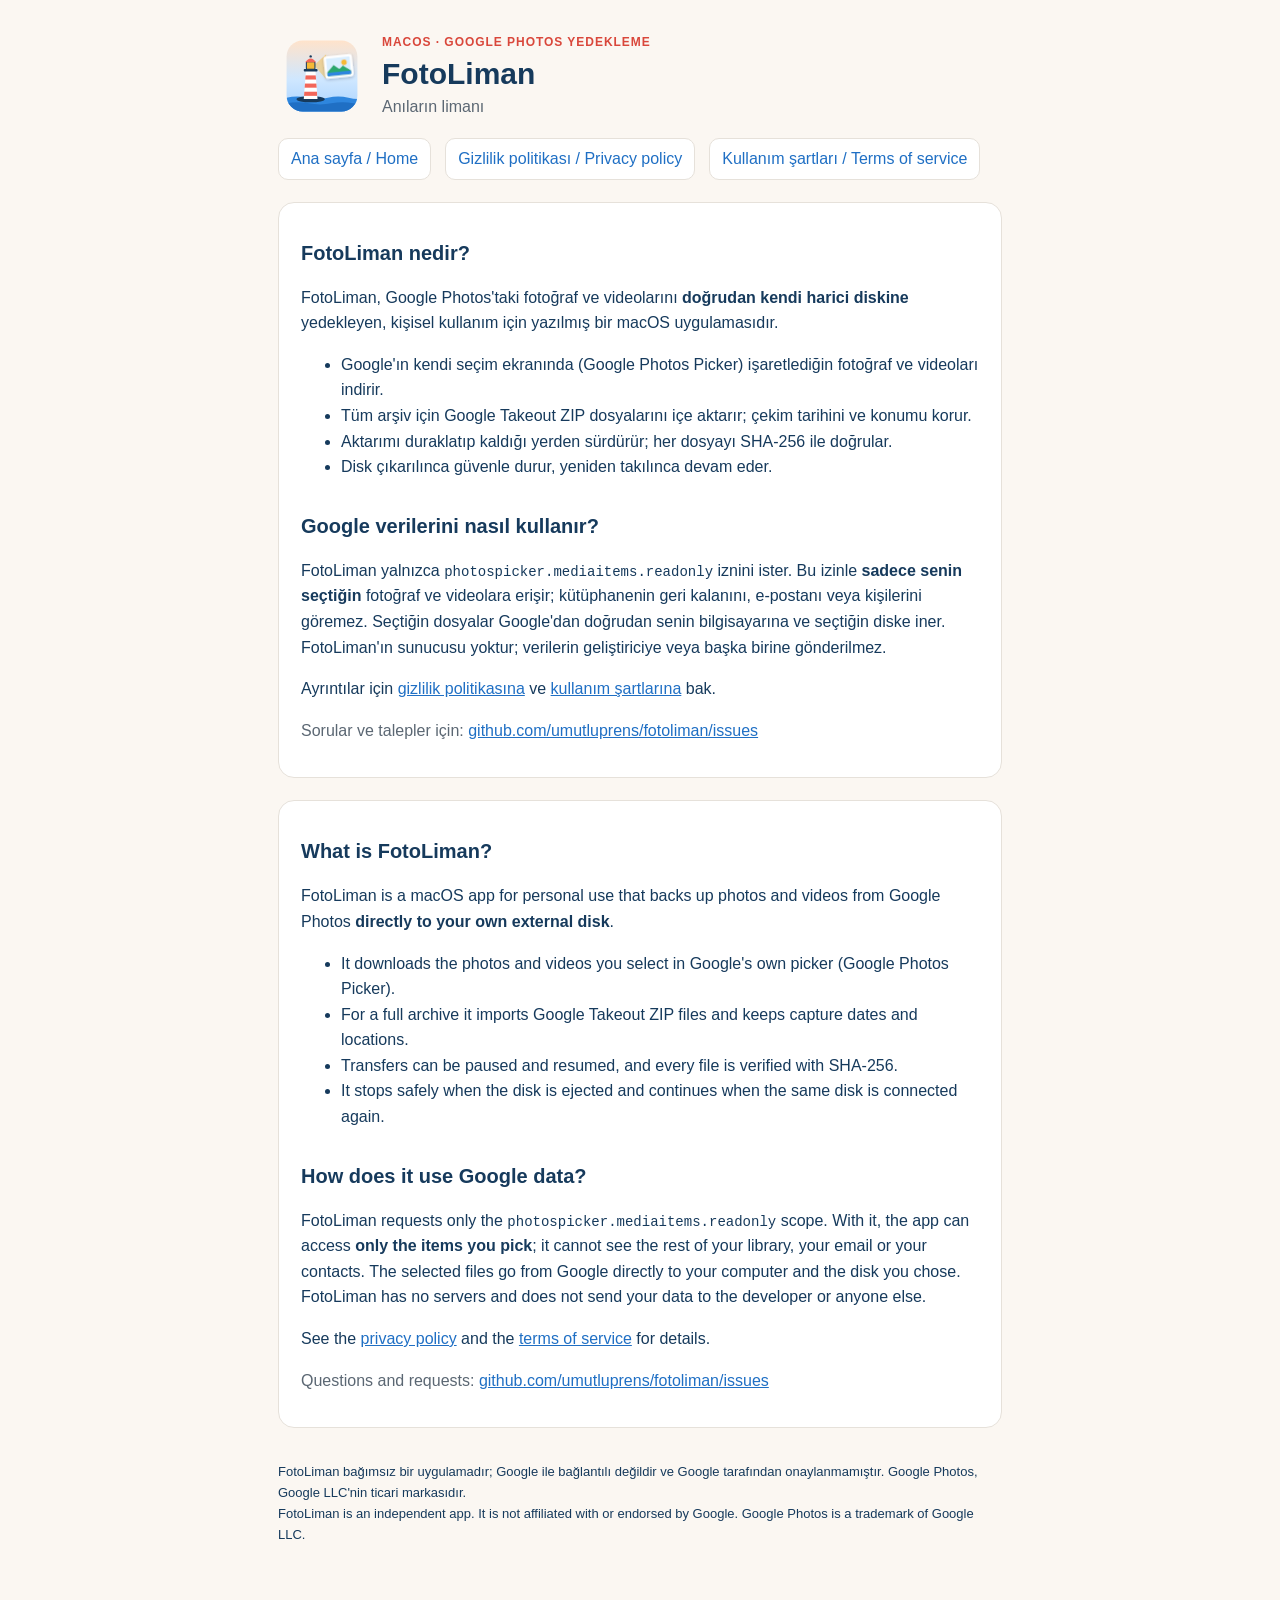
==== index.html @ 3693df5b "Create index.html for FotoLiman application Added initial HTML structure for FotoLiman application, " ====
<!doctype html>
<html lang="tr">
<head>
<meta charset="utf-8">
<meta name="viewport" content="width=device-width, initial-scale=1">
<title>FotoLiman: Google Photos yedekleme (macOS)</title>
<meta name="description" content="FotoLiman, Google Photos'taki fotoğraf ve videoları doğrudan harici diske yedekleyen macOS uygulaması.">
<link rel="stylesheet" href="style.css">
</head>
<body>
<main>
<header>
<img src="logo.svg" width="88" height="88" alt="FotoLiman logosu">
<div>
<p class="tag">macOS · Google Photos yedekleme</p>
<h1>FotoLiman</h1>
<p class="muted" style="margin:2px 0 0">Anıların limanı</p>
</div>
</header>
<nav>
<a href="./">Ana sayfa / Home</a>
<a href="privacy.html">Gizlilik politikası / Privacy policy</a>
<a href="terms.html">Kullanım şartları / Terms of service</a>
</nav>
<section class="lang" lang="tr">

<h2>FotoLiman nedir?</h2>
<p>FotoLiman, Google Photos'taki fotoğraf ve videolarını <strong>doğrudan kendi harici diskine</strong> yedekleyen, kişisel kullanım için yazılmış bir macOS uygulamasıdır.</p>
<ul>
<li>Google'ın kendi seçim ekranında (Google Photos Picker) işaretlediğin fotoğraf ve videoları indirir.</li>
<li>Tüm arşiv için Google Takeout ZIP dosyalarını içe aktarır; çekim tarihini ve konumu korur.</li>
<li>Aktarımı duraklatıp kaldığı yerden sürdürür; her dosyayı SHA-256 ile doğrular.</li>
<li>Disk çıkarılınca güvenle durur, yeniden takılınca devam eder.</li>
</ul>
<h2>Google verilerini nasıl kullanır?</h2>
<p>FotoLiman yalnızca <code>photospicker.mediaitems.readonly</code> iznini ister. Bu izinle <strong>sadece senin seçtiğin</strong> fotoğraf ve videolara erişir; kütüphanenin geri kalanını, e-postanı veya kişilerini göremez. Seçtiğin dosyalar Google'dan doğrudan senin bilgisayarına ve seçtiğin diske iner. FotoLiman'ın sunucusu yoktur; verilerin geliştiriciye veya başka birine gönderilmez.</p>
<p>Ayrıntılar için <a href="privacy.html">gizlilik politikasına</a> ve <a href="terms.html">kullanım şartlarına</a> bak.</p>
<p class="muted">Sorular ve talepler için: <a href="https://github.com/umutluprens/fotoliman/issues">github.com/umutluprens/fotoliman/issues</a></p>

</section>
<section class="lang" lang="en">

<h2>What is FotoLiman?</h2>
<p>FotoLiman is a macOS app for personal use that backs up photos and videos from Google Photos <strong>directly to your own external disk</strong>.</p>
<ul>
<li>It downloads the photos and videos you select in Google's own picker (Google Photos Picker).</li>
<li>For a full archive it imports Google Takeout ZIP files and keeps capture dates and locations.</li>
<li>Transfers can be paused and resumed, and every file is verified with SHA-256.</li>
<li>It stops safely when the disk is ejected and continues when the same disk is connected again.</li>
</ul>
<h2>How does it use Google data?</h2>
<p>FotoLiman requests only the <code>photospicker.mediaitems.readonly</code> scope. With it, the app can access <strong>only the items you pick</strong>; it cannot see the rest of your library, your email or your contacts. The selected files go from Google directly to your computer and the disk you chose. FotoLiman has no servers and does not send your data to the developer or anyone else.</p>
<p>See the <a href="privacy.html">privacy policy</a> and the <a href="terms.html">terms of service</a> for details.</p>
<p class="muted">Questions and requests: <a href="https://github.com/umutluprens/fotoliman/issues">github.com/umutluprens/fotoliman/issues</a></p>

</section>
<footer>
<p>FotoLiman bağımsız bir uygulamadır; Google ile bağlantılı değildir ve Google tarafından onaylanmamıştır. Google Photos, Google LLC'nin ticari markasıdır.<br>
FotoLiman is an independent app. It is not affiliated with or endorsed by Google. Google Photos is a trademark of Google LLC.</p>
</footer>
</main>
</body>
</html>
---- style.css ----
:root { --ink:#163A5C; --muted:#5B6773; --sea:#1F6FC4; --coral:#D9473B; --bg:#FBF7F2; --card:#FFFFFF; --line:#E6E1DA; }
@media (prefers-color-scheme: dark) {
:root { --ink:#E8EEF5; --muted:#A7B3C0; --sea:#6CB4F5; --coral:#FF8A7E; --bg:#101B26; --card:#162432; --line:#26384A; }
}
* { box-sizing: border-box; }
body { margin:0; background:var(--bg); color:var(--ink); font:16px/1.6 -apple-system, BlinkMacSystemFont, "Segoe UI", Helvetica, Arial, sans-serif; }
main { max-width: 760px; margin: 0 auto; padding: 32px 18px 56px; }
header { display:flex; gap:16px; align-items:center; margin-bottom: 8px; }
header img { flex: none; }
h1 { font-size: 30px; line-height:1.2; margin: 0; }
.tag { color: var(--coral); font-weight: 600; letter-spacing: .08em; text-transform: uppercase; font-size: 12px; margin: 0 0 4px; }
h2 { font-size: 20px; margin: 30px 0 6px; }
h3 { font-size: 16px; margin: 20px 0 4px; }
p, li { color: var(--ink); }
.muted { color: var(--muted); }
a { color: var(--sea); }
nav { display:flex; gap: 14px; flex-wrap: wrap; margin: 18px 0 8px; }
nav a { text-decoration: none; padding: 7px 12px; border: 1px solid var(--line); border-radius: 10px; background: var(--card); }
section.lang { background: var(--card); border: 1px solid var(--line); border-radius: 16px; padding: 4px 22px 18px; margin-top: 22px; }
footer { margin-top: 34px; font-size: 13px; color: var(--muted); }
code { font-size: 14px; }
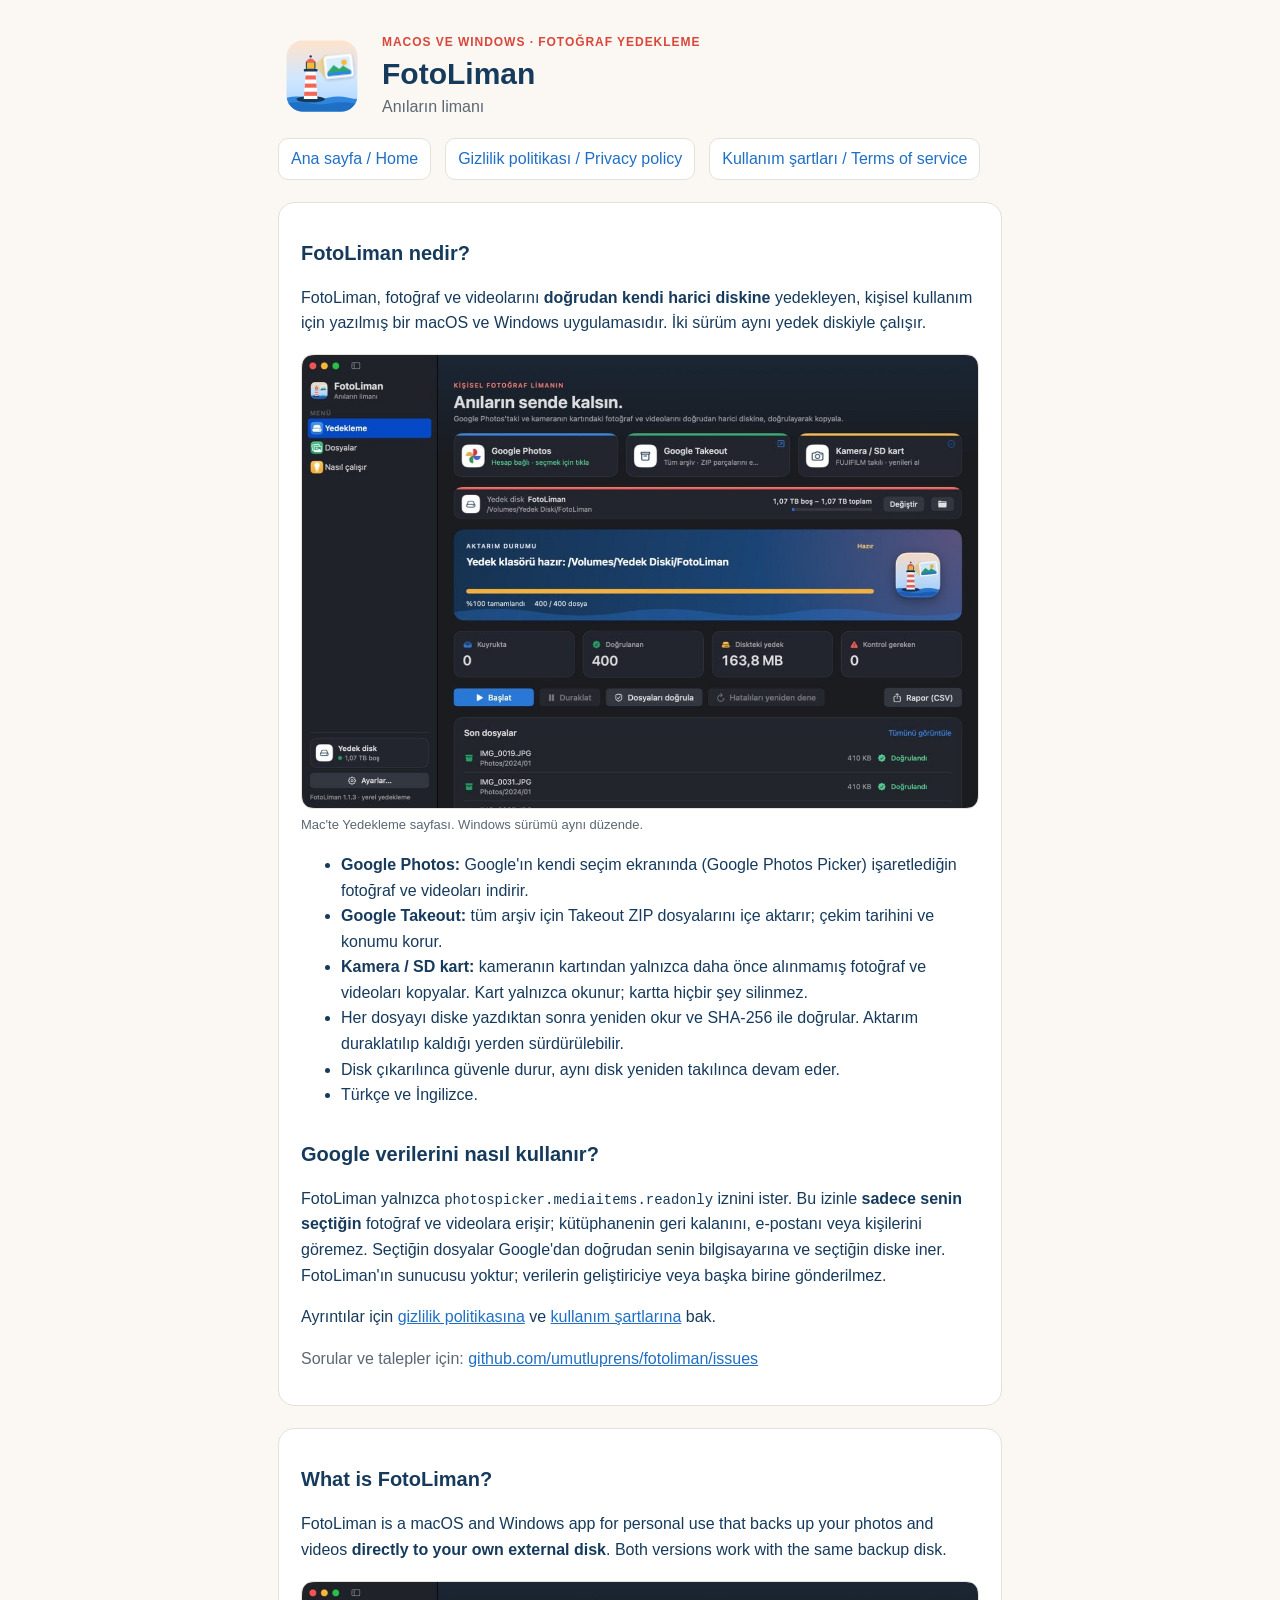
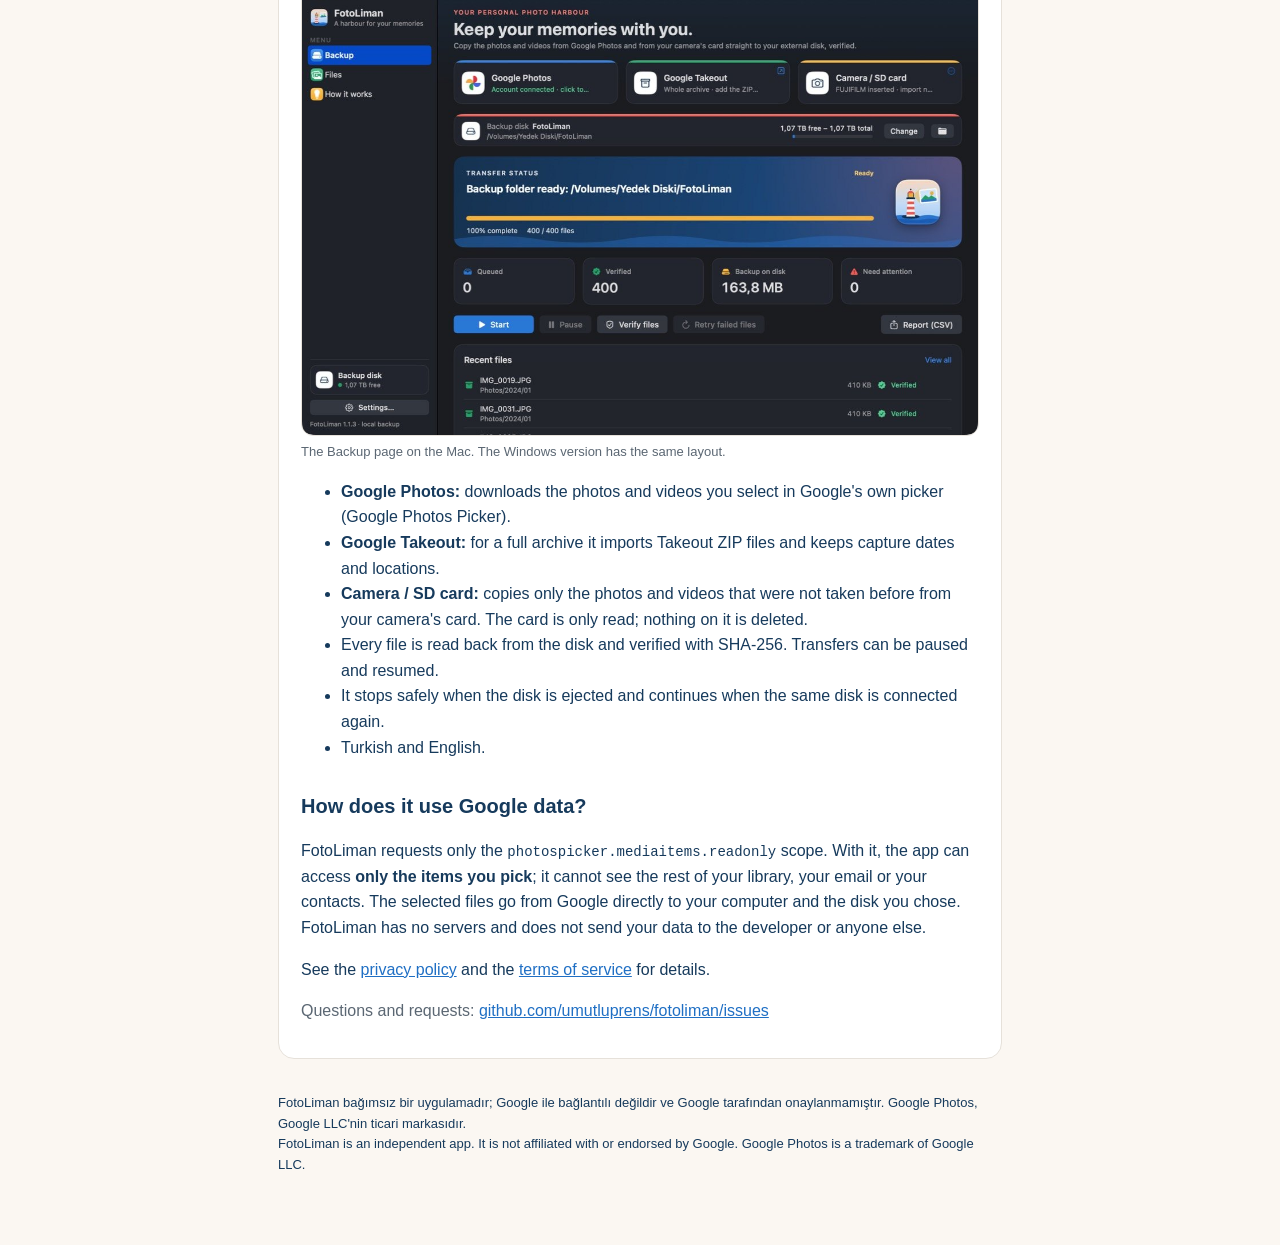
==== commit 06a5d0de: "Site: macOS ve Windows, Kamera / SD kart, ekran görüntüleri (FotoLiman 1.1.3) Co-Authored-By: Claude" ====
--- a/index.html
+++ b/index.html
@@ -3,8 +3,8 @@
 <head>
 <meta charset="utf-8">
 <meta name="viewport" content="width=device-width, initial-scale=1">
-<title>FotoLiman: Google Photos yedekleme (macOS)</title>
-<meta name="description" content="FotoLiman, Google Photos'taki fotoğraf ve videoları doğrudan harici diske yedekleyen macOS uygulaması.">
+<title>FotoLiman: fotoğraf yedekleme (macOS ve Windows)</title>
+<meta name="description" content="FotoLiman, Google Photos'taki ve kamera kartındaki fotoğraf ve videoları doğrudan harici diske yedekleyen macOS ve Windows uygulaması.">
 <link rel="stylesheet" href="style.css">
 </head>
 <body>
@@ -12,7 +12,7 @@
 <header>
 <img src="logo.svg" width="88" height="88" alt="FotoLiman logosu">
 <div>
-<p class="tag">macOS · Google Photos yedekleme</p>
+<p class="tag">MACOS VE WINDOWS · FOTOĞRAF YEDEKLEME</p>
 <h1>FotoLiman</h1>
 <p class="muted" style="margin:2px 0 0">Anıların limanı</p>
 </div>
@@ -25,12 +25,18 @@
 <section class="lang" lang="tr">
 
 <h2>FotoLiman nedir?</h2>
-<p>FotoLiman, Google Photos'taki fotoğraf ve videolarını <strong>doğrudan kendi harici diskine</strong> yedekleyen, kişisel kullanım için yazılmış bir macOS uygulamasıdır.</p>
+<p>FotoLiman, fotoğraf ve videolarını <strong>doğrudan kendi harici diskine</strong> yedekleyen, kişisel kullanım için yazılmış bir macOS ve Windows uygulamasıdır. İki sürüm aynı yedek diskiyle çalışır.</p>
+<figure>
+<img src="mac-tr.jpg" width="1181" height="792" alt="FotoLiman'ın Yedekleme sayfası: Google Photos, Google Takeout ve Kamera / SD kart düğmeleri, yedek disk, aktarım durumu">
+<figcaption>Mac'te Yedekleme sayfası. Windows sürümü aynı düzende.</figcaption>
+</figure>
 <ul>
-<li>Google'ın kendi seçim ekranında (Google Photos Picker) işaretlediğin fotoğraf ve videoları indirir.</li>
-<li>Tüm arşiv için Google Takeout ZIP dosyalarını içe aktarır; çekim tarihini ve konumu korur.</li>
-<li>Aktarımı duraklatıp kaldığı yerden sürdürür; her dosyayı SHA-256 ile doğrular.</li>
-<li>Disk çıkarılınca güvenle durur, yeniden takılınca devam eder.</li>
+<li><strong>Google Photos:</strong> Google'ın kendi seçim ekranında (Google Photos Picker) işaretlediğin fotoğraf ve videoları indirir.</li>
+<li><strong>Google Takeout:</strong> tüm arşiv için Takeout ZIP dosyalarını içe aktarır; çekim tarihini ve konumu korur.</li>
+<li><strong>Kamera / SD kart:</strong> kameranın kartından yalnızca daha önce alınmamış fotoğraf ve videoları kopyalar. Kart yalnızca okunur; kartta hiçbir şey silinmez.</li>
+<li>Her dosyayı diske yazdıktan sonra yeniden okur ve SHA-256 ile doğrular. Aktarım duraklatılıp kaldığı yerden sürdürülebilir.</li>
+<li>Disk çıkarılınca güvenle durur, aynı disk yeniden takılınca devam eder.</li>
+<li>Türkçe ve İngilizce.</li>
 </ul>
 <h2>Google verilerini nasıl kullanır?</h2>
 <p>FotoLiman yalnızca <code>photospicker.mediaitems.readonly</code> iznini ister. Bu izinle <strong>sadece senin seçtiğin</strong> fotoğraf ve videolara erişir; kütüphanenin geri kalanını, e-postanı veya kişilerini göremez. Seçtiğin dosyalar Google'dan doğrudan senin bilgisayarına ve seçtiğin diske iner. FotoLiman'ın sunucusu yoktur; verilerin geliştiriciye veya başka birine gönderilmez.</p>
@@ -41,12 +47,18 @@
 <section class="lang" lang="en">
 
 <h2>What is FotoLiman?</h2>
-<p>FotoLiman is a macOS app for personal use that backs up photos and videos from Google Photos <strong>directly to your own external disk</strong>.</p>
+<p>FotoLiman is a macOS and Windows app for personal use that backs up your photos and videos <strong>directly to your own external disk</strong>. Both versions work with the same backup disk.</p>
+<figure>
+<img src="mac-en.jpg" width="1181" height="792" alt="FotoLiman's Backup page: Google Photos, Google Takeout and Camera / SD card buttons, backup disk and transfer status">
+<figcaption>The Backup page on the Mac. The Windows version has the same layout.</figcaption>
+</figure>
 <ul>
-<li>It downloads the photos and videos you select in Google's own picker (Google Photos Picker).</li>
-<li>For a full archive it imports Google Takeout ZIP files and keeps capture dates and locations.</li>
-<li>Transfers can be paused and resumed, and every file is verified with SHA-256.</li>
+<li><strong>Google Photos:</strong> downloads the photos and videos you select in Google's own picker (Google Photos Picker).</li>
+<li><strong>Google Takeout:</strong> for a full archive it imports Takeout ZIP files and keeps capture dates and locations.</li>
+<li><strong>Camera / SD card:</strong> copies only the photos and videos that were not taken before from your camera's card. The card is only read; nothing on it is deleted.</li>
+<li>Every file is read back from the disk and verified with SHA-256. Transfers can be paused and resumed.</li>
 <li>It stops safely when the disk is ejected and continues when the same disk is connected again.</li>
+<li>Turkish and English.</li>
 </ul>
 <h2>How does it use Google data?</h2>
 <p>FotoLiman requests only the <code>photospicker.mediaitems.readonly</code> scope. With it, the app can access <strong>only the items you pick</strong>; it cannot see the rest of your library, your email or your contacts. The selected files go from Google directly to your computer and the disk you chose. FotoLiman has no servers and does not send your data to the developer or anyone else.</p>
--- a/style.css
+++ b/style.css
@@ -1,6 +1,6 @@
 :root { --ink:#163A5C; --muted:#5B6773; --sea:#1F6FC4; --coral:#D9473B; --bg:#FBF7F2; --card:#FFFFFF; --line:#E6E1DA; }
 @media (prefers-color-scheme: dark) {
-:root { --ink:#E8EEF5; --muted:#A7B3C0; --sea:#6CB4F5; --coral:#FF8A7E; --bg:#101B26; --card:#162432; --line:#26384A; }
+  :root { --ink:#E8EEF5; --muted:#A7B3C0; --sea:#6CB4F5; --coral:#FF8A7E; --bg:#101B26; --card:#162432; --line:#26384A; }
 }
 * { box-sizing: border-box; }
 body { margin:0; background:var(--bg); color:var(--ink); font:16px/1.6 -apple-system, BlinkMacSystemFont, "Segoe UI", Helvetica, Arial, sans-serif; }
@@ -8,7 +8,7 @@
 header { display:flex; gap:16px; align-items:center; margin-bottom: 8px; }
 header img { flex: none; }
 h1 { font-size: 30px; line-height:1.2; margin: 0; }
-.tag { color: var(--coral); font-weight: 600; letter-spacing: .08em; text-transform: uppercase; font-size: 12px; margin: 0 0 4px; }
+.tag { color: var(--coral); font-weight: 600; letter-spacing: .08em; font-size: 12px; margin: 0 0 4px; }
 h2 { font-size: 20px; margin: 30px 0 6px; }
 h3 { font-size: 16px; margin: 20px 0 4px; }
 p, li { color: var(--ink); }
@@ -19,3 +19,6 @@
 section.lang { background: var(--card); border: 1px solid var(--line); border-radius: 16px; padding: 4px 22px 18px; margin-top: 22px; }
 footer { margin-top: 34px; font-size: 13px; color: var(--muted); }
 code { font-size: 14px; }
+figure { margin: 18px 0 6px; }
+figure img { display:block; width:100%; height:auto; border-radius: 12px; border: 1px solid var(--line); }
+figcaption { font-size: 13px; color: var(--muted); margin-top: 6px; }
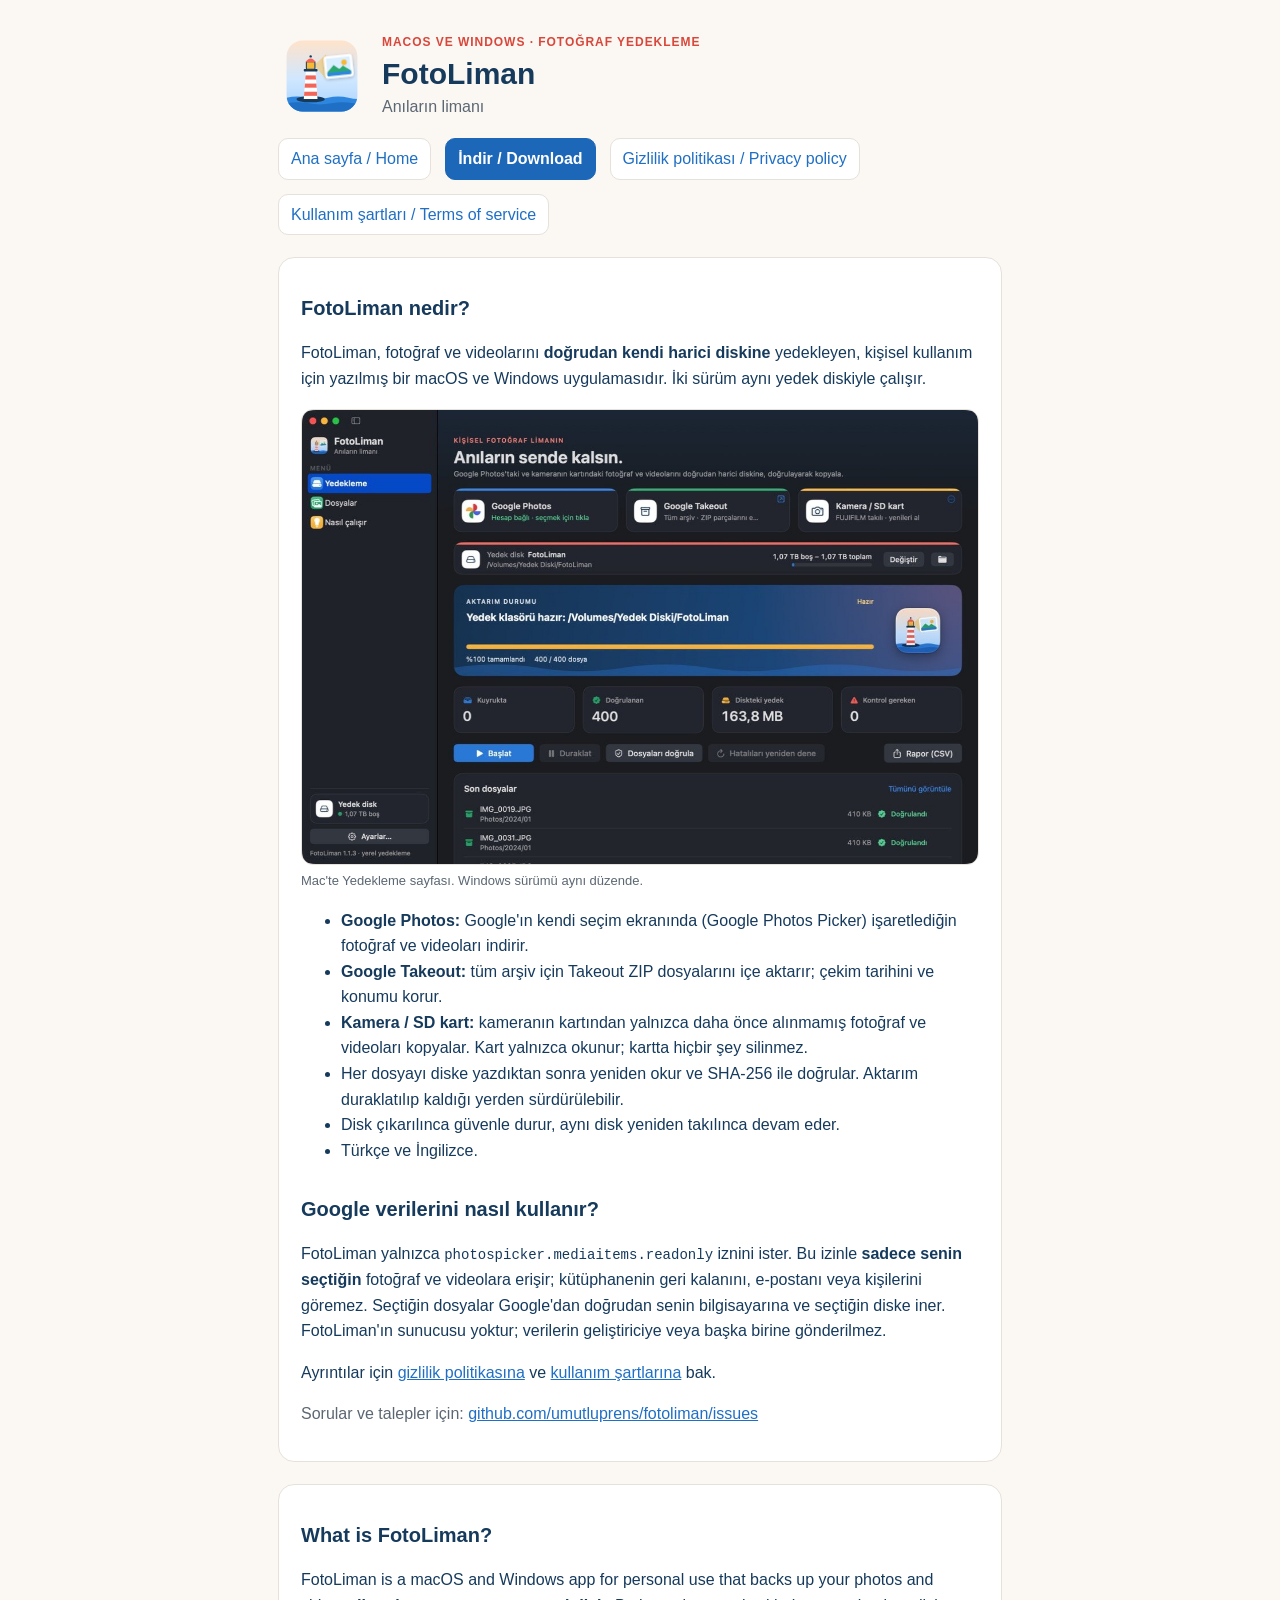
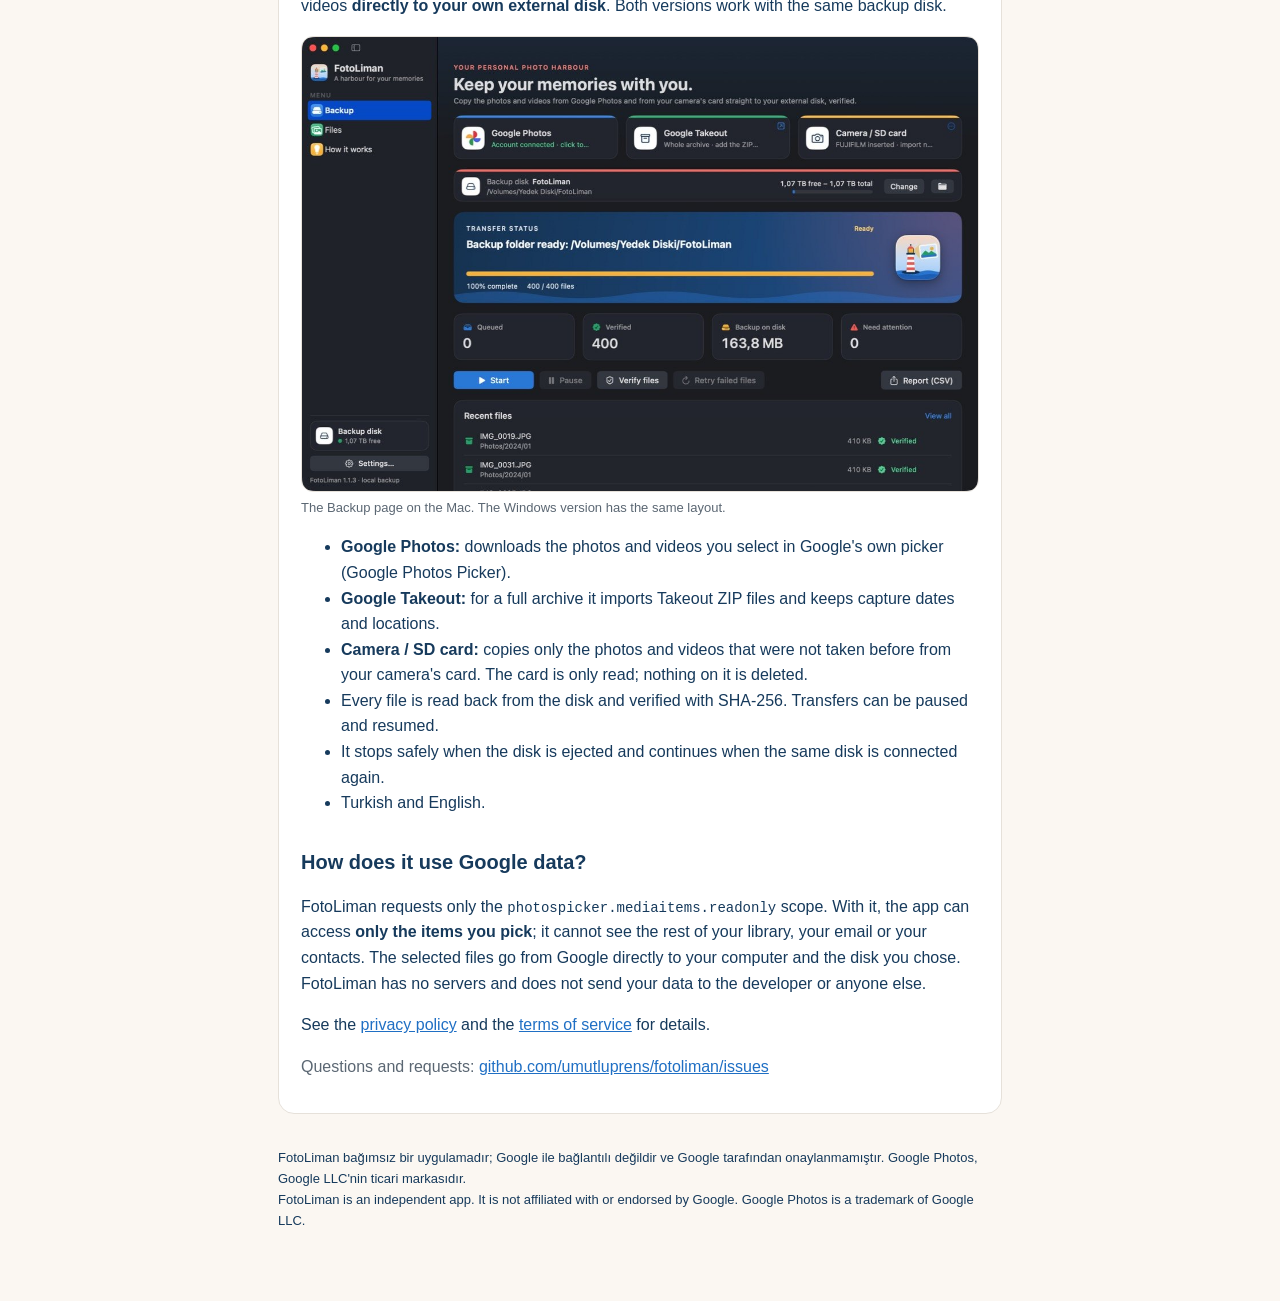
==== commit 193f205e: "İndirme sayfası (indir/): tek tıkla son sürüm, resimli kurulum adımları; ana sayfada İndir düğmesi" ====
--- a/index.html
+++ b/index.html
@@ -19,6 +19,7 @@
 </header>
 <nav>
 <a href="./">Ana sayfa / Home</a>
+<a href="indir/" style="background:#1C67B8;color:#fff;border-color:#1C67B8;font-weight:600">İndir / Download</a>
 <a href="privacy.html">Gizlilik politikası / Privacy policy</a>
 <a href="terms.html">Kullanım şartları / Terms of service</a>
 </nav>
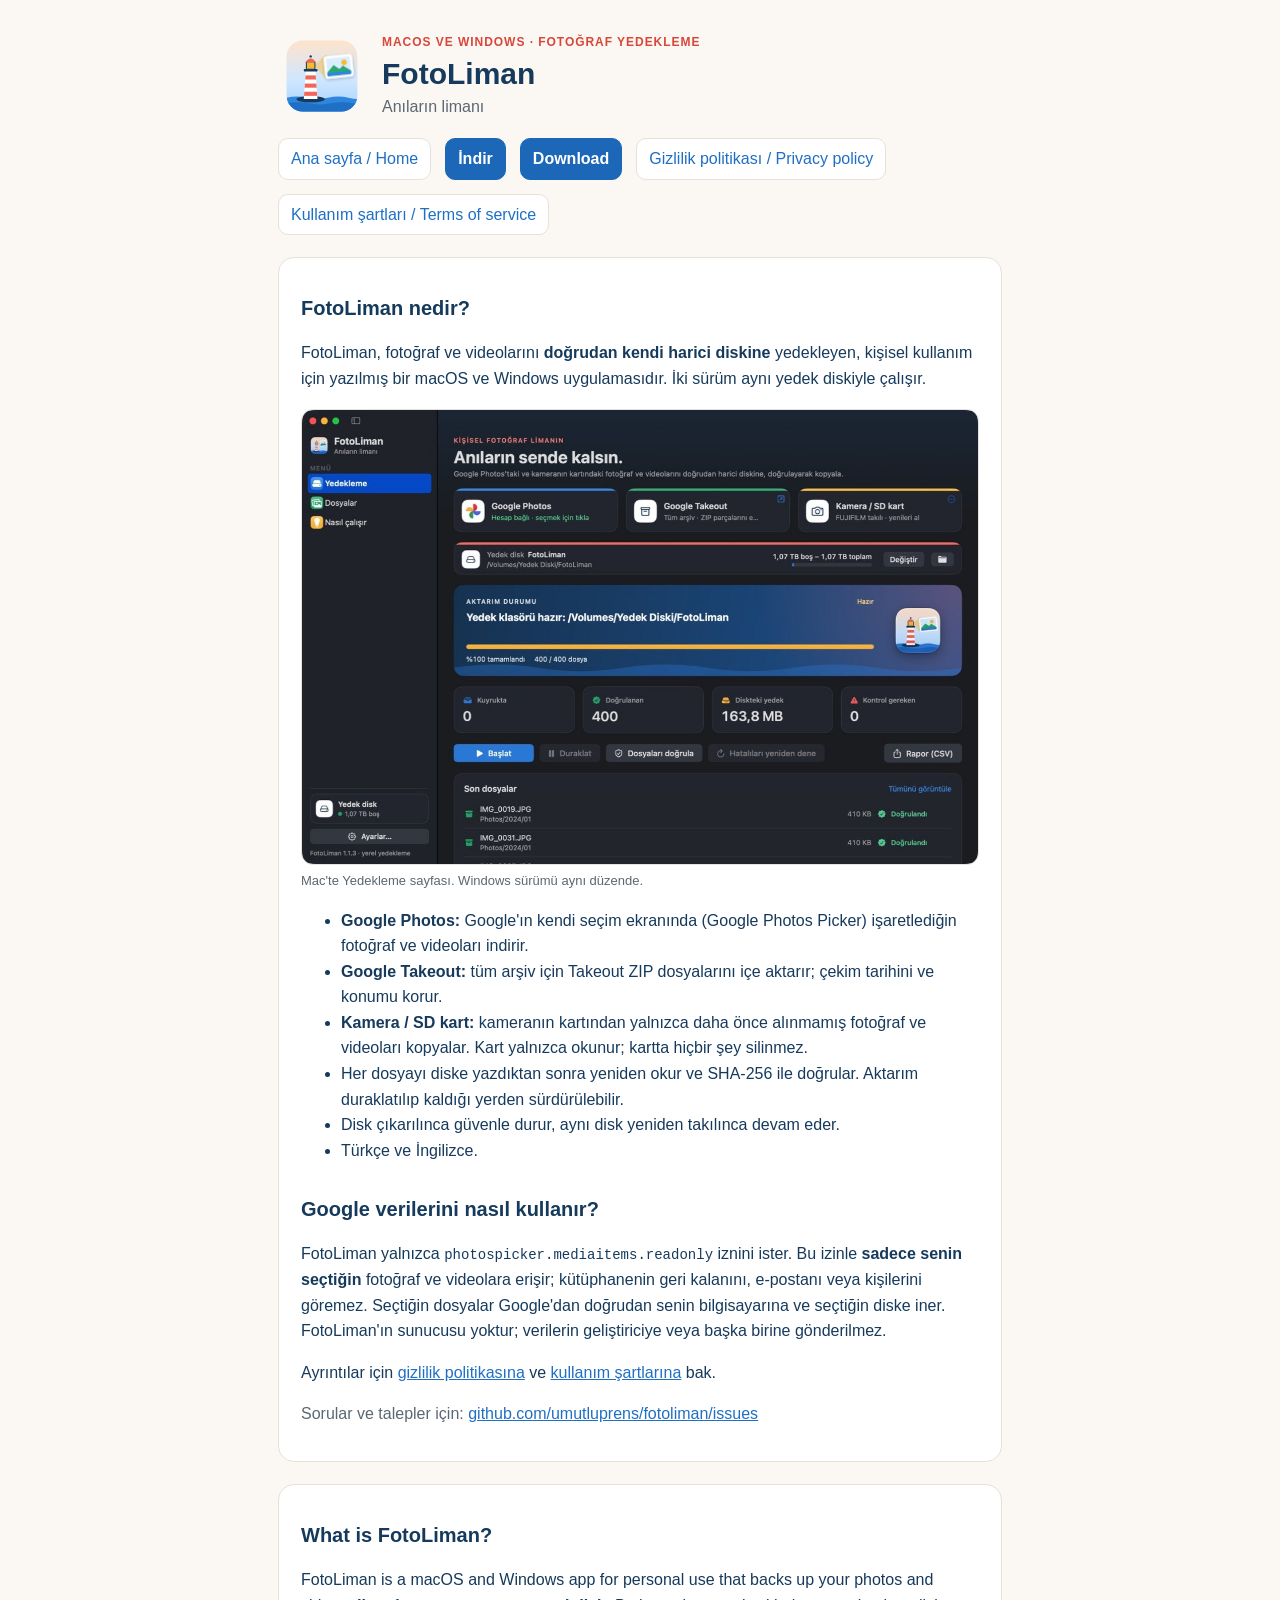
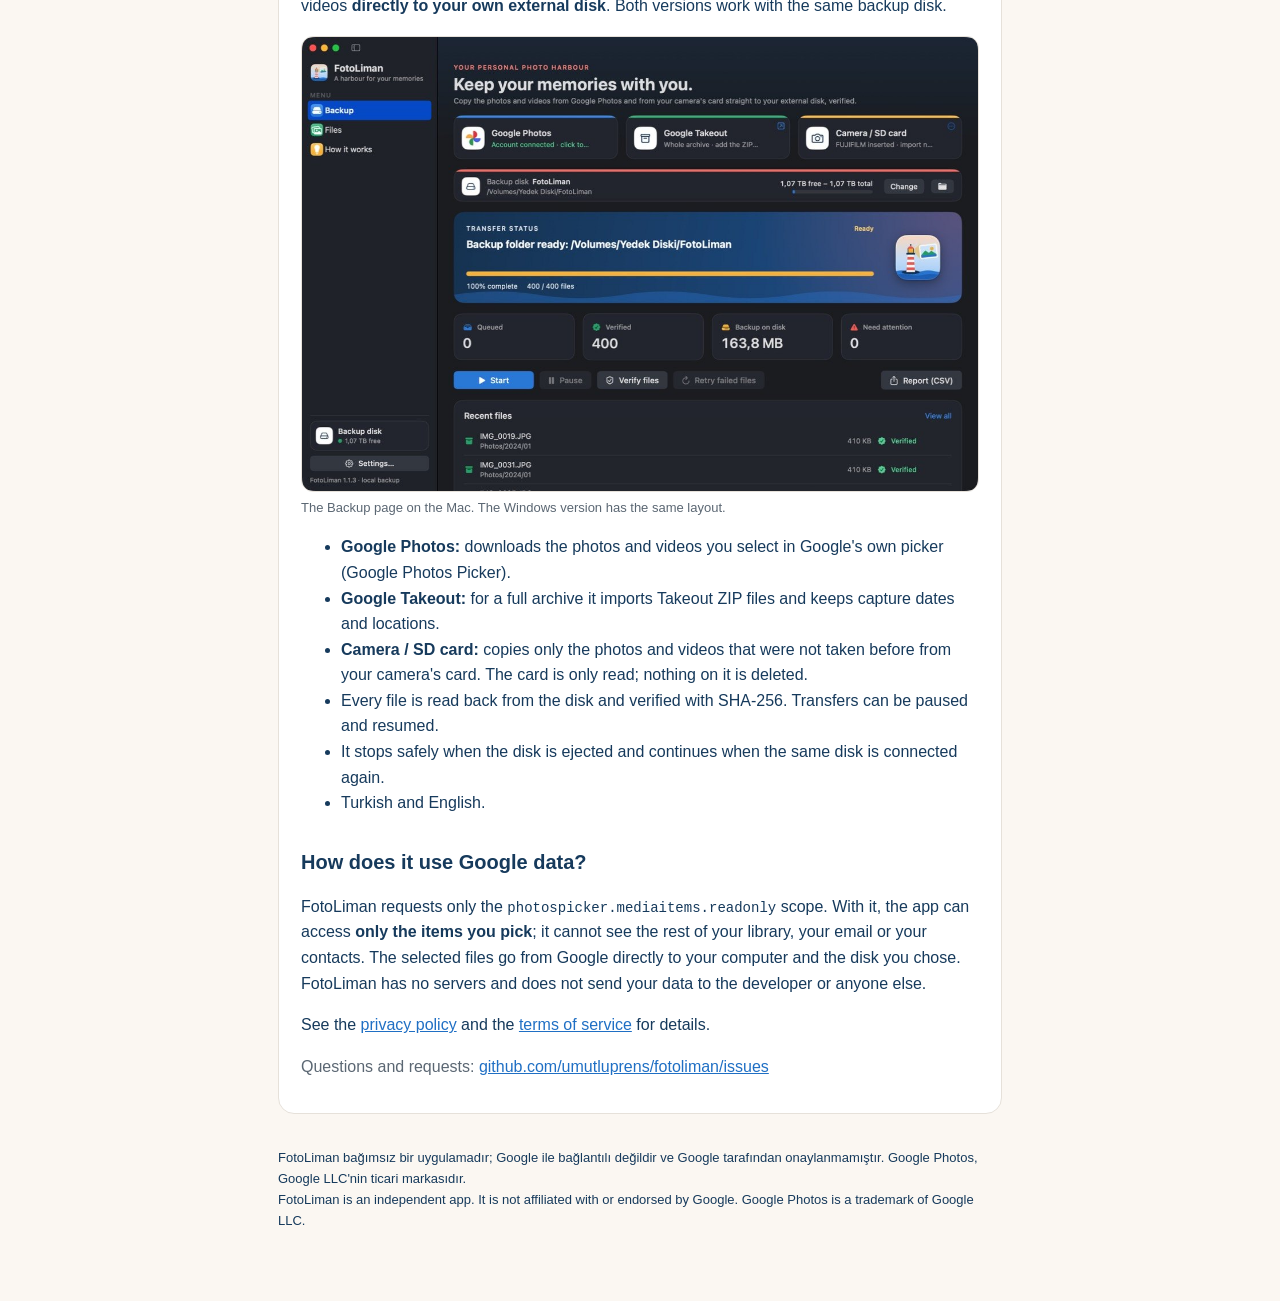
==== commit fce997ae: "English download page (download/), language links, Download button on the home page" ====
--- a/index.html
+++ b/index.html
@@ -19,7 +19,8 @@
 </header>
 <nav>
 <a href="./">Ana sayfa / Home</a>
-<a href="indir/" style="background:#1C67B8;color:#fff;border-color:#1C67B8;font-weight:600">İndir / Download</a>
+<a href="indir/" style="background:#1C67B8;color:#fff;border-color:#1C67B8;font-weight:600">İndir</a>
+<a href="download/" style="background:#1C67B8;color:#fff;border-color:#1C67B8;font-weight:600">Download</a>
 <a href="privacy.html">Gizlilik politikası / Privacy policy</a>
 <a href="terms.html">Kullanım şartları / Terms of service</a>
 </nav>
